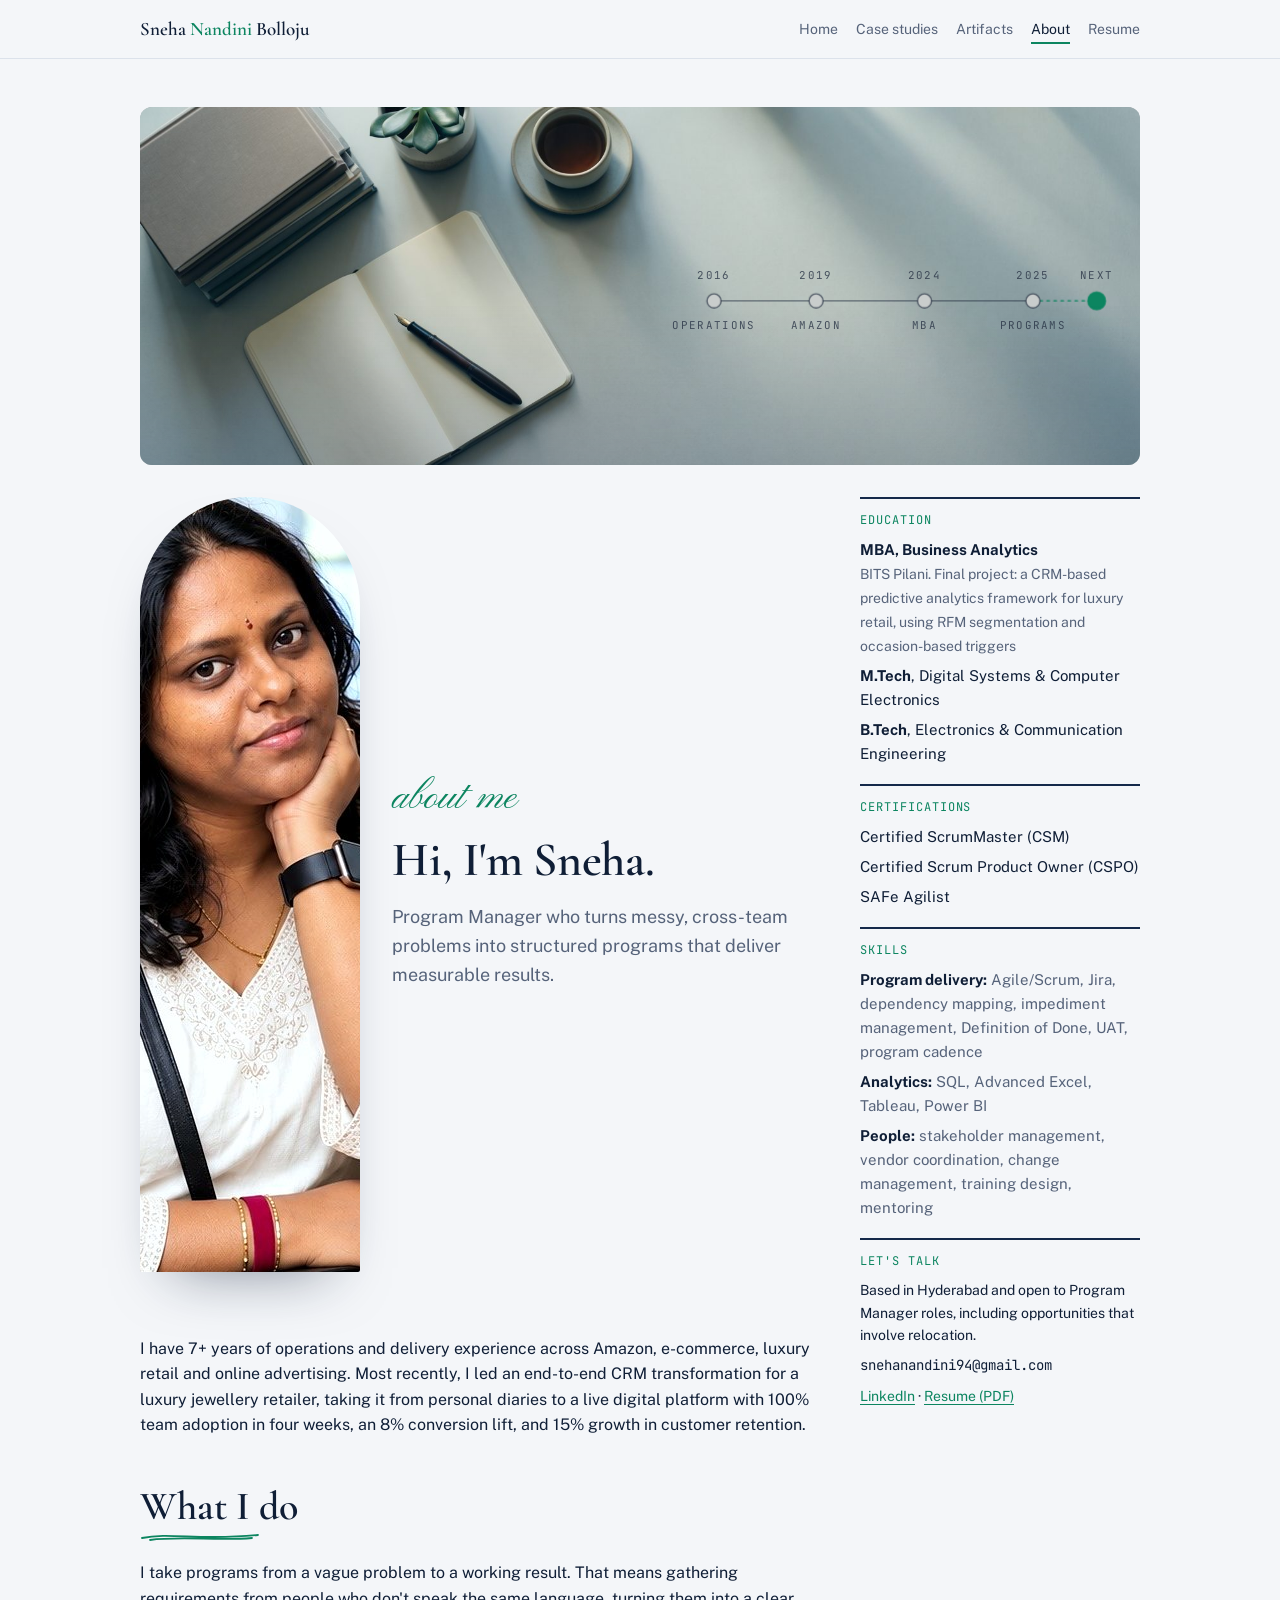
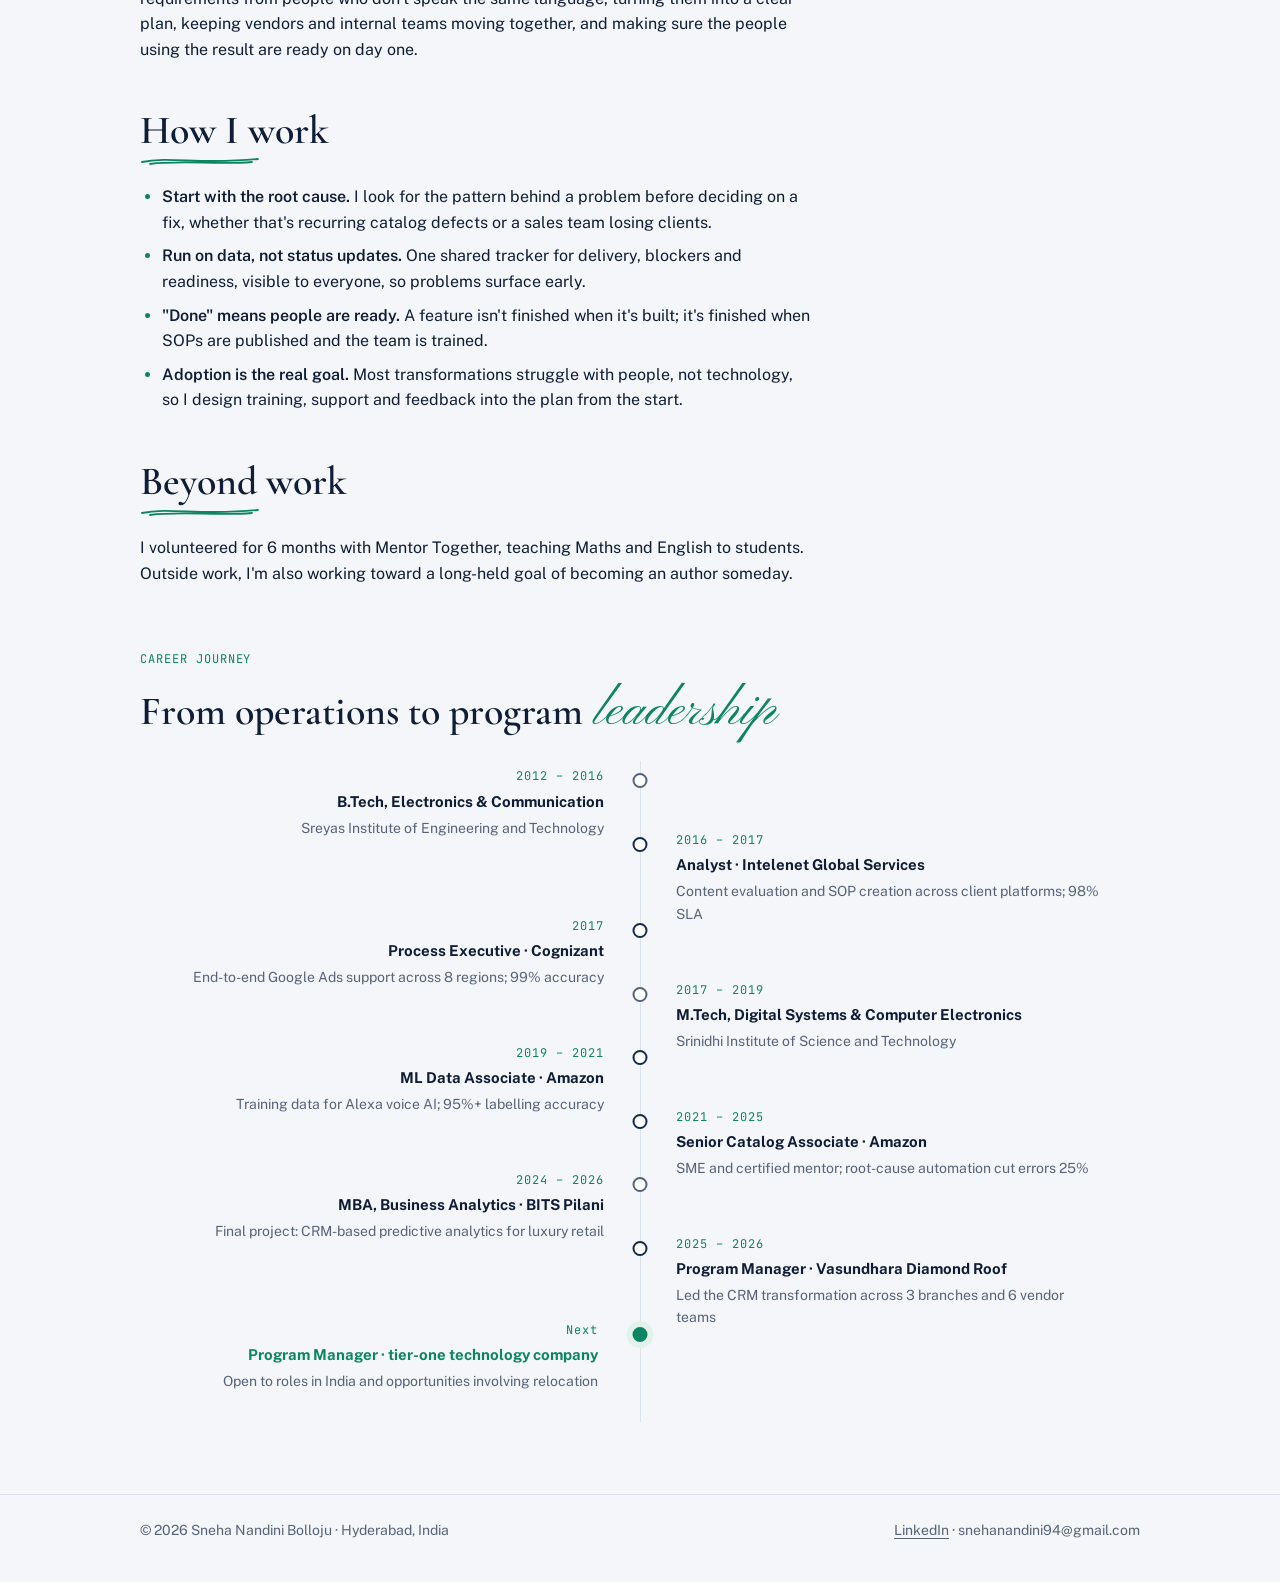
==== about.html @ 3ee00870 "Add files via upload" ====
<!doctype html>
<html lang="en">
<head>
<meta charset="utf-8">
<meta name="viewport" content="width=device-width, initial-scale=1, viewport-fit=cover">
<title>About | Sneha Nandini Bolloju</title>
<meta name="description" content="Background, way of working, skills and certifications of Program Manager Sneha Nandini Bolloju.">
<meta property="og:title" content="About | Sneha Nandini Bolloju">
<meta property="og:description" content="Background, way of working, skills and certifications of Program Manager Sneha Nandini Bolloju.">
<meta name="theme-color" content="#14294B">
<link rel="icon" href="favicon.svg" type="image/svg+xml">
<link rel="stylesheet" href="fonts.css">
<link rel="stylesheet" href="site.css">
</head>
<body>
<script>document.documentElement.classList.add("js")</script>
<nav class="site-nav" aria-label="Main"><div class="container"><a class="brand" href="index.html">Sneha <span>Nandini</span> Bolloju</a><div class="nav-links"><a href="index.html">Home</a><a href="index.html#work">Case studies</a><a href="artifacts.html">Artifacts</a><a href="about.html" aria-current="page">About</a><a href="Sneha_Nandini_Bolloju_Resume.pdf" target="_blank" rel="noopener">Resume</a></div></div></nav>
<main>
<div class="container">
  
  <!--banner--><figure class="banner cs-banner" aria-hidden="true"><img src="banner-about.jpg" alt="" width="1568" height="672"><svg viewBox="0 0 1568 672" preserveAspectRatio="xMidYMid slice"><defs><marker id="ah" viewBox="0 0 10 10" refX="8" refY="5" markerWidth="7" markerHeight="7" orient="auto-start-reverse"><path d="M0 0L10 5L0 10z" fill="#263142" fill-opacity=".62"/></marker></defs><line class="ln" x1="900" y1="360" x2="1400" y2="360"/><line class="ln dash accent" x1="1400" y1="360" x2="1490" y2="360"/><circle class="node" cx="900" cy="360" r="11"/><circle class="node" cx="1060" cy="360" r="11"/><circle class="node" cx="1230" cy="360" r="11"/><circle class="node" cx="1400" cy="360" r="11"/><circle class="node" cx="1500" cy="360" r="14" style="fill:#0C8560;stroke:#0C8560"/><text class="lbl" x="900" y="326" text-anchor="middle">2016</text><text class="lbl" x="1060" y="326" text-anchor="middle">2019</text><text class="lbl" x="1230" y="326" text-anchor="middle">2024</text><text class="lbl" x="1400" y="326" text-anchor="middle">2025</text><text class="lbl" x="1500" y="326" text-anchor="middle">NEXT</text><text class="lbl" x="900" y="404" text-anchor="middle">OPERATIONS</text><text class="lbl" x="1060" y="404" text-anchor="middle">AMAZON</text><text class="lbl" x="1230" y="404" text-anchor="middle">MBA</text><text class="lbl" x="1400" y="404" text-anchor="middle">PROGRAMS</text></svg></figure><!--/banner-->
  <div class="about-grid" style="margin-top:40px">
    <div class="stack">
      <header class="about-hero">
        <img class="arch" src="sneha.jpg" alt="Sneha Nandini Bolloju" width="620" height="775">
        <div class="cs-head">
          <span class="hellosm">about me</span>
          <h1>Hi, I'm Sneha.</h1>
          <p class="lede">Program Manager who turns messy, cross-team problems into structured programs that deliver measurable results.</p>
        </div>
      </header>

      <div class="prose">
        <p>I have 7+ years of operations and delivery experience across Amazon, e-commerce, luxury retail and online advertising. Most recently, I led an end-to-end CRM transformation for a luxury jewellery retailer, taking it from personal diaries to a live digital platform with 100% team adoption in four weeks, an 8% conversion lift, and 15% growth in customer retention.</p>

        <h2>What I do</h2>
        <p>I take programs from a vague problem to a working result. That means gathering requirements from people who don't speak the same language, turning them into a clear plan, keeping vendors and internal teams moving together, and making sure the people using the result are ready on day one.</p>

        <h2>How I work</h2>
        <ul>
          <li><strong>Start with the root cause.</strong> I look for the pattern behind a problem before deciding on a fix, whether that's recurring catalog defects or a sales team losing clients.</li>
          <li><strong>Run on data, not status updates.</strong> One shared tracker for delivery, blockers and readiness, visible to everyone, so problems surface early.</li>
          <li><strong>"Done" means people are ready.</strong> A feature isn't finished when it's built; it's finished when SOPs are published and the team is trained.</li>
          <li><strong>Adoption is the real goal.</strong> Most transformations struggle with people, not technology, so I design training, support and feedback into the plan from the start.</li>
        </ul>

        <h2>Beyond work</h2>
        <p>I volunteered for 6 months with Mentor Together, teaching Maths and English to students. Outside work, I'm also working toward a long-held goal of becoming an author someday.</p>
      </div>
    </div>

    <aside class="about-side" aria-label="Details">
      <div class="side-block">
        <span class="eyebrow">Education</span>
        <ul>
          <li><strong>MBA, Business Analytics</strong><br><span class="muted small">BITS Pilani. Final project: a CRM-based predictive analytics framework for luxury retail, using RFM segmentation and occasion-based triggers</span></li>
          <li><strong>M.Tech</strong>, Digital Systems &amp; Computer Electronics</li>
          <li><strong>B.Tech</strong>, Electronics &amp; Communication Engineering</li>
        </ul>
      </div>
      <div class="side-block">
        <span class="eyebrow">Certifications</span>
        <ul>
          <li>Certified ScrumMaster (CSM)</li>
          <li>Certified Scrum Product Owner (CSPO)</li>
          <li>SAFe Agilist</li>
        </ul>
      </div>
      <div class="side-block">
        <span class="eyebrow">Skills</span>
        <ul>
          <li><strong>Program delivery:</strong> <span class="muted">Agile/Scrum, Jira, dependency mapping, impediment management, Definition of Done, UAT, program cadence</span></li>
          <li><strong>Analytics:</strong> <span class="muted">SQL, Advanced Excel, Tableau, Power BI</span></li>
          <li><strong>People:</strong> <span class="muted">stakeholder management, vendor coordination, change management, training design, mentoring</span></li>
        </ul>
      </div>
      <div class="side-block">
        <span class="eyebrow">Let's talk</span>
        <p class="small">Based in Hyderabad and open to Program Manager roles, including opportunities that involve relocation.</p>
        <p class="small" style="font-family:var(--mono);user-select:all">snehanandini94@gmail.com</p>
        <p class="small"><a href="https://www.linkedin.com/in/sneha-nandini-bolloju" target="_blank" rel="noopener">LinkedIn</a> · <a href="Sneha_Nandini_Bolloju_Resume.pdf" target="_blank" rel="noopener">Resume (PDF)</a></p>
      </div>
    </aside>
  </div>

  <section class="block reveal" style="margin-top:64px" aria-labelledby="journey-title">
    <span class="eyebrow">Career journey</span>
    <h2 id="journey-title">From operations to program <span class="script">leadership</span></h2>
    <ol class="journey">
      <li class="edu"><div class="item"><span class="when">2012 – 2016</span><b>B.Tech, Electronics &amp; Communication</b><span>Sreyas Institute of Engineering and Technology</span></div></li>
      <li><div class="item"><span class="when">2016 – 2017</span><b>Analyst · Intelenet Global Services</b><span>Content evaluation and SOP creation across client platforms; 98% SLA</span></div></li>
      <li><div class="item"><span class="when">2017</span><b>Process Executive · Cognizant</b><span>End-to-end Google Ads support across 8 regions; 99% accuracy</span></div></li>
      <li class="edu"><div class="item"><span class="when">2017 – 2019</span><b>M.Tech, Digital Systems &amp; Computer Electronics</b><span>Srinidhi Institute of Science and Technology</span></div></li>
      <li><div class="item"><span class="when">2019 – 2021</span><b>ML Data Associate · Amazon</b><span>Training data for Alexa voice AI; 95%+ labelling accuracy</span></div></li>
      <li><div class="item"><span class="when">2021 – 2025</span><b>Senior Catalog Associate · Amazon</b><span>SME and certified mentor; root-cause automation cut errors 25%</span></div></li>
      <li class="edu"><div class="item"><span class="when">2024 – 2026</span><b>MBA, Business Analytics · BITS Pilani</b><span>Final project: CRM-based predictive analytics for luxury retail</span></div></li>
      <li><div class="item"><span class="when">2025 – 2026</span><b>Program Manager · Vasundhara Diamond Roof</b><span>Led the CRM transformation across 3 branches and 6 vendor teams</span></div></li>
      <li class="next"><div class="item"><span class="when">Next</span><b>Program Manager · tier-one technology company</b><span>Open to roles in India and opportunities involving relocation</span></div></li>
    </ol>
  </section>
</div>
</main>
<script>
(function(){var els=[].slice.call(document.querySelectorAll('.reveal'));if(!('IntersectionObserver' in window)){els.forEach(function(e){e.classList.add('in')});return;}
var io=new IntersectionObserver(function(es){es.forEach(function(e){if(e.isIntersecting){e.target.classList.add('in');io.unobserve(e.target);}})},{rootMargin:'0px 0px -8% 0px'});
els.forEach(function(e){if(e.getBoundingClientRect().top<innerHeight){e.classList.add('in')}else{io.observe(e)}});})();
</script>
<footer class="site-footer"><div class="container">
<span>© 2026 Sneha Nandini Bolloju · Hyderabad, India</span>
<span><a href="https://www.linkedin.com/in/sneha-nandini-bolloju" target="_blank" rel="noopener">LinkedIn</a> · snehanandini94@gmail.com</span>
</div></footer>
</body>
</html>
---- fonts.css ----
@font-face{font-family:'Cormorant Garamond';font-style:normal;font-weight:500;font-display:swap;src:url(cormorant-garamond-latin-500-normal.woff2) format('woff2');}
@font-face{font-family:'Cormorant Garamond';font-style:normal;font-weight:600;font-display:swap;src:url(cormorant-garamond-latin-600-normal.woff2) format('woff2');}
@font-face{font-family:'Cormorant Garamond';font-style:normal;font-weight:700;font-display:swap;src:url(cormorant-garamond-latin-700-normal.woff2) format('woff2');}
@font-face{font-family:'Cormorant Garamond';font-style:italic;font-weight:500;font-display:swap;src:url(cormorant-garamond-latin-500-italic.woff2) format('woff2');}
@font-face{font-family:'Pinyon Script';font-style:normal;font-weight:400;font-display:swap;src:url(pinyon-script-latin-400-normal.woff2) format('woff2');}
@font-face{font-family:'Caveat';font-style:normal;font-weight:500;font-display:swap;src:url(caveat-latin-500-normal.woff2) format('woff2');}
@font-face{font-family:'Caveat';font-style:normal;font-weight:600;font-display:swap;src:url(caveat-latin-600-normal.woff2) format('woff2');}
@font-face{font-family:'Oswald';font-style:normal;font-weight:500;font-display:swap;src:url(oswald-latin-500-normal.woff2) format('woff2');}
@font-face{font-family:'Oswald';font-style:normal;font-weight:600;font-display:swap;src:url(oswald-latin-600-normal.woff2) format('woff2');}
@font-face{font-family:'Public Sans';font-style:normal;font-weight:400;font-display:swap;src:url(public-sans-latin-400-normal.woff2) format('woff2');}
@font-face{font-family:'Public Sans';font-style:normal;font-weight:500;font-display:swap;src:url(public-sans-latin-500-normal.woff2) format('woff2');}
@font-face{font-family:'Public Sans';font-style:normal;font-weight:600;font-display:swap;src:url(public-sans-latin-600-normal.woff2) format('woff2');}
@font-face{font-family:'Public Sans';font-style:normal;font-weight:700;font-display:swap;src:url(public-sans-latin-700-normal.woff2) format('woff2');}
@font-face{font-family:'JetBrains Mono';font-style:normal;font-weight:400;font-display:swap;src:url(jetbrains-mono-latin-400-normal.woff2) format('woff2');}
@font-face{font-family:'JetBrains Mono';font-style:normal;font-weight:500;font-display:swap;src:url(jetbrains-mono-latin-500-normal.woff2) format('woff2');}
---- site.css ----
/* Layout: a single reading column (~720px) for case studies, a wider 1040px frame for the homepage grids */
:root {
  --bg: #F4F6F9;
  --surface: #FFFFFF;
  --ink: #0F1E36;
  --muted: #56637A;
  --line: #DCE2EB;
  --navy: #14294B;
  --navy-soft: #E6ECF5;
  --emerald: #0C8560;
  --emerald-soft: #E1F2EA;
  --on-navy: #FFFFFF;
  --display: "Spectral", Georgia, "Times New Roman", serif;
  --body: "Public Sans", system-ui, -apple-system, "Segoe UI", sans-serif;
  --mono: "JetBrains Mono", ui-monospace, "SFMono-Regular", Menlo, monospace;
}
@media (prefers-color-scheme: dark) {
  :root:not([data-theme="light"]) {
    --bg: #0A1322; --surface: #101C31; --ink: #E5EBF4; --muted: #95A3BA; --line: #233353;
    --navy: #2D4C80; --navy-soft: #172947; --emerald: #3CC293; --emerald-soft: #0F3428; --on-navy: #FFFFFF;
    color-scheme: dark;
  }
}
:root[data-theme="dark"] {
  --bg: #0A1322; --surface: #101C31; --ink: #E5EBF4; --muted: #95A3BA; --line: #233353;
  --navy: #2D4C80; --navy-soft: #172947; --emerald: #3CC293; --emerald-soft: #0F3428; --on-navy: #FFFFFF;
  color-scheme: dark;
}
* { box-sizing: border-box; }
html { -webkit-text-size-adjust: 100%; }
body { margin: 0; background: var(--bg); color: var(--ink); font-family: var(--body); font-size: 16px; line-height: 1.6; }
img { max-width: 100%; }
a { color: var(--emerald); text-underline-offset: 3px; }
a:focus-visible, button:focus-visible { outline: 2px solid var(--emerald); outline-offset: 3px; border-radius: 3px; }
p { margin: 0; }

.container { max-width: 1040px; margin: 0 auto; padding-inline: 20px; }
.narrow { max-width: 760px; margin: 0 auto; padding-inline: 20px; }

/* Nav */
.site-nav { position: sticky; top: env(safe-area-inset-top, 0px); z-index: 10; background: var(--bg); border-bottom: 1px solid var(--line); }
.site-nav .container { display: flex; flex-wrap: wrap; align-items: center; justify-content: space-between; gap: 8px 20px; padding-block: 14px; }
.brand { font-family: var(--display); font-weight: 600; font-size: 19px; color: var(--ink); text-decoration: none; }
.brand span { color: var(--emerald); }
.nav-links { display: flex; flex-wrap: wrap; gap: 4px 18px; font-size: 14px; }
.nav-links a { color: var(--muted); text-decoration: none; padding-block: 4px; }
.nav-links a:hover, .nav-links a[aria-current="page"] { color: var(--ink); }
.nav-links a[aria-current="page"] { box-shadow: inset 0 -2px 0 var(--emerald); }

/* Type */
.eyebrow { font-family: var(--mono); font-size: 12px; letter-spacing: .08em; text-transform: uppercase; color: var(--emerald); }
h1, h2, h3 { text-wrap: balance; margin: 0; }
h1 { font-family: var(--display); font-weight: 600; font-size: clamp(32px, 5.4vw, 50px); line-height: 1.1; }
h2 { font-family: var(--display); font-weight: 600; font-size: clamp(24px, 3.4vw, 30px); line-height: 1.2; }
h3 { font-size: 18px; font-weight: 700; line-height: 1.35; }
.lede { font-size: 18px; color: var(--muted); max-width: 62ch; }
.muted { color: var(--muted); }
.small { font-size: 14px; }

main { padding-block: 48px 72px; }
section { scroll-margin-top: 80px; }
.stack { display: grid; gap: 64px; }
article.stack { gap: 40px; }
.block { display: grid; gap: 20px; }

/* Buttons */
.actions { display: flex; flex-wrap: wrap; gap: 12px; }
.btn { display: inline-flex; align-items: center; gap: 8px; padding: 11px 18px; border-radius: 6px; font-weight: 600; font-size: 15px; text-decoration: none; border: 1px solid var(--navy); }
.btn-primary { background: var(--navy); color: var(--on-navy); }
.btn-primary:hover { background: var(--ink); border-color: var(--ink); }
.btn-ghost { color: var(--ink); background: transparent; border-color: var(--line); }
.btn-ghost:hover { border-color: var(--ink); }

/* Home hero */
.hero { display: grid; gap: 22px; padding-block: 16px 8px; }
.hero h1 { max-width: 26ch; font-size: clamp(30px, 4.6vw, 44px); }
.hero .name { font-family: var(--mono); font-size: 13px; letter-spacing: .08em; text-transform: uppercase; color: var(--muted); }
.hero .name b { color: var(--ink); font-weight: 500; }

.figures { display: grid; grid-template-columns: repeat(4, 1fr); border-top: 1px solid var(--line); border-bottom: 1px solid var(--line); }
.figure { padding: 20px 18px 20px 0; display: grid; gap: 4px; align-content: start; }
.figure + .figure { padding-left: 18px; border-left: 1px solid var(--line); }
.figure b { font-family: var(--display); font-size: 34px; font-weight: 600; line-height: 1; font-variant-numeric: tabular-nums; color: var(--ink); }
.figure span { font-size: 14px; color: var(--muted); }

/* Case study cards */
.cards { display: grid; grid-template-columns: repeat(3, 1fr); gap: 18px; }
.card { background: var(--surface); border: 1px solid var(--line); border-radius: 10px; padding: 22px; display: grid; gap: 12px; grid-template-rows: auto auto 1fr auto; text-decoration: none; color: var(--ink); min-width: 0; transition: border-color .15s ease, transform .15s ease; }
.card:hover { border-color: var(--emerald); }
.card .eyebrow { color: var(--muted); }
.card p { font-size: 15px; color: var(--muted); }
.card .stat { display: flex; flex-wrap: wrap; gap: 6px; }
.chip { font-family: var(--mono); font-size: 12px; padding: 3px 8px; border-radius: 4px; background: var(--emerald-soft); color: var(--emerald); white-space: nowrap; }
.card .more { font-size: 14px; font-weight: 600; color: var(--emerald); }
.highlight-row { display: grid; grid-template-columns: 1fr auto; gap: 16px; align-items: center; padding: 18px 22px; border: 1px dashed var(--line); border-radius: 10px; text-decoration: none; color: var(--ink); }
.highlight-row:hover { border-color: var(--emerald); }
.highlight-row p { font-size: 15px; color: var(--muted); }

/* Principles */
.principles { display: grid; grid-template-columns: repeat(2, 1fr); gap: 28px 40px; }
.principle { display: grid; gap: 6px; border-top: 2px solid var(--navy); padding-top: 14px; }
.principle p { color: var(--muted); font-size: 15px; }

/* Artifact list */
.artifact-list { list-style: none; padding: 0; margin: 0; display: grid; grid-template-columns: repeat(auto-fit, minmax(190px, 1fr)); gap: 12px; }
.artifact-list a { display: grid; gap: 4px; padding: 14px 16px; border: 1px solid var(--line); border-radius: 8px; background: var(--surface); text-decoration: none; color: var(--ink); height: 100%; }
.artifact-list a:hover { border-color: var(--emerald); }
.artifact-list .eyebrow { color: var(--muted); }
.artifact-list b { font-size: 15px; }

/* Contact band */
.contact { background: var(--navy); color: var(--on-navy); border-radius: 12px; padding: 32px; display: grid; gap: 14px; }
.contact h2 { color: var(--on-navy); }
.contact p { opacity: .9; max-width: 60ch; }
.contact a { color: var(--on-navy); }
.contact .btn-primary { background: var(--emerald); border-color: var(--emerald); color: #FFFFFF; }
.contact .btn-ghost { color: var(--on-navy); border-color: rgba(255,255,255,.4); }
.contact .addr { font-family: var(--mono); font-size: 14px; user-select: all; }

/* Case study pages */
.cs-head { display: grid; gap: 16px; }
.back { font-size: 14px; text-decoration: none; }
.meta { display: grid; grid-template-columns: max-content 1fr; gap: 6px 16px; font-size: 15px; margin: 0; }
.meta dt { font-family: var(--mono); font-size: 12px; letter-spacing: .06em; text-transform: uppercase; color: var(--muted); padding-top: 3px; }
.meta dd { margin: 0; }
.results { display: grid; grid-template-columns: repeat(auto-fit, minmax(125px, 1fr)); background: var(--surface); border: 1px solid var(--line); border-radius: 10px; }
.result { padding: 16px 18px; display: grid; gap: 4px; align-content: start; border-right: 1px solid var(--line); }
.result:last-child { border-right: 0; }
.result b { font-family: var(--display); font-size: 28px; font-weight: 600; line-height: 1.1; font-variant-numeric: tabular-nums; color: var(--emerald); }
.result span { font-size: 13px; color: var(--muted); }

.prose { display: grid; gap: 18px; }
.prose h2 { margin-top: 28px; }
.prose h3 { margin-top: 10px; }
.prose ul, .prose ol { margin: 0; padding-left: 22px; display: grid; gap: 8px; }
.prose li::marker { color: var(--emerald); }
.prose strong { font-weight: 600; }
.prose blockquote { margin: 0; padding: 14px 18px; border-left: 3px solid var(--emerald); background: var(--emerald-soft); border-radius: 0 6px 6px 0; }
.table-wrap { overflow-x: auto; }
.prose table { border-collapse: collapse; width: 100%; font-size: 15px; }
.prose th { text-align: left; font-family: var(--mono); font-size: 12px; letter-spacing: .05em; text-transform: uppercase; color: var(--muted); font-weight: 500; padding: 8px 12px 8px 0; border-bottom: 1px solid var(--line); }
.prose td { padding: 10px 12px 10px 0; border-bottom: 1px solid var(--line); vertical-align: top; }
.prose td.num { font-variant-numeric: tabular-nums; white-space: nowrap; }
.lenses { display: grid; grid-template-columns: repeat(3, 1fr); gap: 12px; }
.lens { border: 1px solid var(--line); border-radius: 8px; padding: 14px; background: var(--surface); display: grid; gap: 4px; }
.lens .eyebrow { color: var(--emerald); }
.lens p { font-size: 14px; color: var(--muted); }
.callout { border: 1px solid var(--line); background: var(--surface); border-radius: 10px; padding: 18px 20px; display: grid; gap: 8px; }
.callout .eyebrow { color: var(--muted); }
.next { display: grid; grid-template-columns: 1fr 1fr; gap: 12px; margin-top: 16px; }
.next a { display: grid; gap: 2px; padding: 14px 16px; border: 1px solid var(--line); border-radius: 8px; text-decoration: none; color: var(--ink); background: var(--surface); }
.next a:hover { border-color: var(--emerald); }
.next a .eyebrow { color: var(--muted); }
.next a:last-child { text-align: right; }

/* About */
.about-grid { display: grid; grid-template-columns: 1fr 280px; gap: 48px; align-items: start; }
.about-side { display: grid; gap: 18px; position: sticky; top: 90px; }
.side-block { border-top: 2px solid var(--navy); padding-top: 12px; display: grid; gap: 8px; font-size: 15px; }
.side-block ul { list-style: none; margin: 0; padding: 0; display: grid; gap: 6px; }
.path { list-style: none; padding: 0; margin: 0; display: grid; gap: 0; }
.path li { display: grid; grid-template-columns: 120px 1fr; gap: 16px; padding-block: 14px; border-top: 1px solid var(--line); }
.path .when { font-family: var(--mono); font-size: 13px; color: var(--muted); padding-top: 2px; }

/* Footer */
.site-footer { border-top: 1px solid var(--line); padding-block: 24px 40px; font-size: 14px; color: var(--muted); }
.site-footer .container { display: flex; flex-wrap: wrap; justify-content: space-between; gap: 8px 20px; }
.site-footer a { color: var(--muted); }

@media (max-width: 860px) {
  .cards { grid-template-columns: 1fr; }
  .figures { grid-template-columns: repeat(2, 1fr); }
  .figure:nth-child(3) { padding-left: 0; border-left: 0; }
  .figure:nth-child(n+3) { border-top: 1px solid var(--line); }
  .about-grid { grid-template-columns: 1fr; }
  .about-side { position: static; }
}
@media (max-width: 600px) {
  .principles { grid-template-columns: 1fr; }
  .lenses { grid-template-columns: 1fr; }
  .next { grid-template-columns: 1fr; }
  .next a:last-child { text-align: left; }
  .result { border-right: 0; border-bottom: 1px solid var(--line); }
  .result:last-child { border-bottom: 0; }
  .highlight-row { grid-template-columns: 1fr; }
  .path li { grid-template-columns: 1fr; gap: 2px; }
  .contact { padding: 24px 20px; }
  .meta { grid-template-columns: 1fr; gap: 2px; }
  .meta dd { margin-bottom: 8px; }
}
@media (prefers-reduced-motion: reduce) { * { transition: none !important; } }

/* Page banners: Krea desk photography with hand-drawn line diagrams on top (matches the LinkedIn cover) */
.banner { position: relative; margin: 0; border-radius: 12px; overflow: hidden; aspect-ratio: 1568 / 672; max-width: 100%; background: #A7ADAF; }
.banner img, .banner svg { position: absolute; inset: 0; width: 100%; height: 100%; object-fit: cover; display: block; }
.banner::after { content: ""; position: absolute; inset: 0; background: linear-gradient(180deg, rgba(20,41,75,0) 55%, rgba(20,41,75,.16) 100%); pointer-events: none; }
.banner .ln { fill: none; stroke: #263142; stroke-opacity: .62; stroke-width: 2.2; }
.banner .dash { stroke-dasharray: 4 7; stroke-linecap: round; }
.banner .node { fill: #C9CDCC; stroke: #263142; stroke-opacity: .7; stroke-width: 2.2; }
.banner .bar { fill: #263142; fill-opacity: .42; }
.banner .lbl { font-family: var(--mono); font-size: 15px; letter-spacing: .12em; fill: #263142; fill-opacity: .78; }
.banner .core { font-family: var(--mono); font-size: 22px; font-weight: 500; letter-spacing: .14em; fill: #14294B; }
.banner .accent { stroke: #0C8560; stroke-opacity: .85; }
@media (max-width: 600px) { .banner { border-radius: 8px; } .banner .lbl { font-size: 19px; } }
@media (min-width: 900px) { .banner { aspect-ratio: 1568 / 560; } }
.banner .pill { fill: #E4E7E7; fill-opacity: .72; stroke: #263142; stroke-opacity: .62; stroke-width: 2.2; }
.banner .pill.on { stroke: #0C8560; stroke-opacity: .9; }
.banner .ptxt { font-family: var(--mono); font-size: 16px; letter-spacing: .1em; fill: #14294B; }
.cs-banner { margin-bottom: -8px; }
article .cs-banner { width: min(1000px, calc(100vw - 40px)); justify-self: center; }
.banner .lbl { font-size: 17px; }
.banner .ptxt { font-size: 18px; }

/* ---------- v2: editorial hero, story map, career journey, motion ---------- */
:root { --condensed: "Oswald", "Arial Narrow", "Helvetica Neue", Arial, sans-serif; }
@view-transition { navigation: auto; }

/* Hero: oversized condensed name, desk photo card with an emerald disc behind it */
.hero2 { display: grid; grid-template-columns: 1.05fr 1fr; gap: 48px; align-items: center; padding-block: 8px 0; }
.hero2 .copy { display: grid; gap: 18px; min-width: 0; }
.bigname { font-family: var(--condensed); font-weight: 600; text-transform: uppercase; font-size: clamp(54px, 8.4vw, 104px); line-height: .92; letter-spacing: -.005em; margin: 0; color: var(--ink); }
.bigname span { display: block; }
.role-line { font-family: var(--mono); font-size: 13px; letter-spacing: .14em; text-transform: uppercase; color: var(--emerald); }
.hero2 .lede { font-size: 19px; color: var(--ink); max-width: 34ch; font-family: var(--display); font-weight: 500; line-height: 1.4; }
.hero2 .sub { color: var(--muted); max-width: 52ch; }
.rule { width: 64px; height: 3px; background: var(--emerald); border-radius: 2px; }
.hero-art { position: relative; min-width: 0; padding: 28px 0 28px 28px; }
.hero-art .disc { position: absolute; width: 74%; aspect-ratio: 1; right: -6%; top: 50%; transform: translateY(-50%); border-radius: 50%; background: var(--emerald); opacity: .9; }
.hero-art .banner { aspect-ratio: 1.12 / 1 !important; box-shadow: 0 24px 48px -24px rgba(15,30,54,.45); }
.hero-art .banner img { object-position: 100% 50%; }

/* Story map: requirements -> epics -> stories */
.flow { display: grid; grid-template-columns: repeat(5, 1fr); gap: 0; counter-reset: st; border-top: 1px solid var(--line); }
.flow li { list-style: none; padding: 16px 16px 4px 0; display: grid; gap: 4px; position: relative; }
.flow li::before { counter-increment: st; content: "0" counter(st); font-family: var(--mono); font-size: 12px; color: var(--emerald); }
.flow li::after { content: ""; position: absolute; top: -4px; left: 0; width: 7px; height: 7px; border-radius: 50%; background: var(--emerald); }
.flow b { font-size: 15px; }
.flow span { font-size: 13px; color: var(--muted); }
.storymap { background: var(--surface); border: 1px solid var(--line); border-radius: 12px; padding: 22px; display: grid; gap: 14px; }
.sm-head { display: flex; flex-wrap: wrap; justify-content: space-between; gap: 6px 16px; align-items: baseline; }
.sm-head .tag { font-family: var(--mono); font-size: 11px; letter-spacing: .08em; text-transform: uppercase; color: var(--muted); }
.sm-grid { display: grid; grid-template-columns: repeat(4, minmax(170px, 1fr)); gap: 12px; }
.sm-col { display: grid; gap: 8px; align-content: start; }
.epic { background: var(--navy); color: var(--on-navy); border-radius: 8px; padding: 12px; display: grid; gap: 2px; }
.epic small { font-family: var(--mono); font-size: 10px; letter-spacing: .1em; opacity: .75; }
.epic b { font-size: 14px; line-height: 1.3; }
.story { background: var(--navy-soft); border-radius: 6px; padding: 9px 10px; font-size: 12.5px; line-height: 1.4; color: var(--ink); border-left: 3px solid var(--line); transition: transform .2s ease, border-color .2s ease; }
.story:hover { transform: translateX(3px); border-left-color: var(--emerald); }
.story.hl { border-left-color: var(--emerald); background: var(--emerald-soft); }
.storycard { display: grid; grid-template-columns: 1.2fr 1fr; gap: 20px; border-top: 1px dashed var(--line); padding-top: 16px; }
.storycard .quote { font-family: var(--display); font-size: 19px; line-height: 1.45; }
.storycard .quote em { color: var(--emerald); font-style: normal; font-weight: 600; }
.ac { display: grid; gap: 6px; font-size: 14px; }
.ac .tag { font-family: var(--mono); font-size: 11px; letter-spacing: .08em; text-transform: uppercase; color: var(--muted); }
.ac ul { list-style: none; margin: 0; padding: 0; display: grid; gap: 6px; }
.ac li { display: grid; grid-template-columns: 16px 1fr; gap: 8px; }
.ac li::before { content: ""; width: 12px; height: 12px; margin-top: 4px; border: 1.5px solid var(--emerald); border-radius: 3px; }
.dodline { font-family: var(--mono); font-size: 12px; color: var(--emerald); }

/* Career journey: centred vertical timeline */
.journey { position: relative; display: grid; gap: 0; margin: 8px 0 0; padding: 0; list-style: none; }
.journey::before { content: ""; position: absolute; left: 50%; top: 0; bottom: 0; width: 1px; background: var(--line); }
.journey li { display: grid; grid-template-columns: 1fr 1fr; position: relative; }
.journey .item { padding: 6px 36px 30px; display: grid; gap: 3px; }
.journey li:nth-child(odd) .item { grid-column: 1; text-align: right; }
.journey li:nth-child(even) .item { grid-column: 2; }
.journey li::after { content: ""; position: absolute; left: 50%; top: 12px; width: 11px; height: 11px; transform: translateX(-50%); border-radius: 50%; background: var(--surface); border: 2px solid var(--navy); }
.journey li.edu::after { border-color: var(--muted); }
.journey li.next::after { background: var(--emerald); border-color: var(--emerald); box-shadow: 0 0 0 6px var(--emerald-soft); }
.journey .when { font-family: var(--mono); font-size: 12px; letter-spacing: .08em; color: var(--emerald); }
.journey b { font-size: 15px; }
.journey span { font-size: 14px; color: var(--muted); }
.journey li.next b { color: var(--emerald); }

/* Motion: page fade, reveal on scroll (content stays visible without JS), line draw on banners */
@media (prefers-reduced-motion: no-preference) {
  main { animation: pagein .5s ease both; }
  @keyframes pagein { from { opacity: 0; transform: translateY(8px); } to { opacity: 1; transform: none; } }
  .js .reveal { opacity: 0; transform: translateY(18px); transition: opacity .7s ease, transform .7s ease; }
  .js .reveal.in { opacity: 1; transform: none; }
  .banner svg .ln, .banner svg .pill, .banner svg .node { stroke-dasharray: 1400; stroke-dashoffset: 1400; animation: draw 1.8s .25s ease forwards; }
  .banner svg .dash { stroke-dasharray: 4 7; stroke-dashoffset: 0; animation: fadein 1s .9s ease both; }
  .banner svg text, .banner svg .bar { animation: fadein .8s 1s ease both; }
  @keyframes draw { to { stroke-dashoffset: 0; } }
  @keyframes fadein { from { opacity: 0; } to { opacity: 1; } }
  .banner img { transition: transform 6s ease; }
  .banner:hover img { transform: scale(1.03); }
  .card { transition: border-color .2s ease, transform .2s ease, box-shadow .2s ease; }
  .card:hover { transform: translateY(-4px); box-shadow: 0 18px 32px -22px rgba(15,30,54,.5); }
  .hero-art .disc { animation: discin 1s .1s cubic-bezier(.2,.8,.2,1) both; }
  @keyframes discin { from { transform: translateY(-50%) scale(.6); opacity: 0; } to { transform: translateY(-50%) scale(1); opacity: .9; } }
}

@media (max-width: 860px) {
  .hero2 { grid-template-columns: 1fr; gap: 28px; }
  .hero-art { padding: 16px 0 16px 16px; }
  .flow { grid-template-columns: 1fr 1fr; row-gap: 8px; }
  .sm-grid { grid-template-columns: repeat(2, minmax(0, 1fr)); }
  .storycard { grid-template-columns: 1fr; }
}
@media (max-width: 600px) {
  .flow { grid-template-columns: 1fr; }
  .sm-grid { grid-template-columns: 1fr; }
  .journey::before { left: 6px; }
  .journey li { grid-template-columns: 1fr; }
  .journey li .item, .journey li:nth-child(odd) .item, .journey li:nth-child(even) .item { grid-column: 1; text-align: left; padding: 4px 0 24px 30px; }
  .journey li::after { left: 6px; }
}
.hero-art { padding: 28px 44px 28px 0; }
.hero-art .disc { right: 0; width: 70%; }
.hero-art .banner { aspect-ratio: 1.25 / 1 !important; }
@media (min-width: 601px) { .journey li + li { margin-top: -44px; } }
@media (max-width: 860px) { .hero-art { padding: 16px 28px 16px 0; } }

/* ---------- v3: script + handwritten accents, portrait, sketch flowcharts ---------- */
:root { --display: "Cormorant Garamond", "Spectral", Georgia, serif; --script: "Pinyon Script", "Snell Roundhand", cursive; --hand: "Caveat", "Segoe Print", cursive; }
h1 { font-weight: 600; letter-spacing: -.005em; }
h2 { font-size: clamp(30px, 4vw, 40px); font-weight: 600; line-height: 1.1; }
.figure b, .result b { font-family: var(--display); font-weight: 700; }
.figure b { font-size: 44px; }
.script { font-family: var(--script); font-weight: 400; color: var(--emerald); font-size: 1.32em; line-height: .7; letter-spacing: 0; padding-inline: .04em; }
.script.light { color: #FFFFFF; font-size: 1.6em; }
.doodle { color: var(--emerald); display: block; overflow: visible; }

/* Hero with arch portrait */
.hero3 { display: grid; grid-template-columns: 1.15fr .85fr; gap: 56px; align-items: center; padding-block: 8px 12px; }
.hero3 .copy { display: grid; gap: 16px; min-width: 0; }
.hello { font-family: var(--script); font-size: clamp(38px, 4.8vw, 56px); color: var(--emerald); line-height: 1; margin-bottom: -10px; }
.hero3 .lede { font-family: var(--display); font-size: clamp(22px, 2.4vw, 27px); line-height: 1.35; font-weight: 500; color: var(--ink); max-width: 30ch; margin-top: 6px; }
.ul { position: relative; white-space: nowrap; }
.ul .underline { position: absolute; left: -2%; bottom: -14px; width: 104%; height: 18px; }
.facts { list-style: none; margin: 4px 0 0; padding: 0; display: flex; flex-wrap: wrap; gap: 8px; }
.facts li { font-size: 13px; padding: 5px 11px; border: 1px solid var(--line); border-radius: 999px; background: var(--surface); color: var(--muted); }
.portrait { position: relative; justify-self: center; width: min(380px, 100%); margin: 24px 24px 24px 0; }
.arch { position: relative; z-index: 1; display: block; width: 100%; aspect-ratio: 4 / 5; object-fit: cover; object-position: 50% 18%; border-radius: 999px 999px 18px 18px; box-shadow: 0 30px 60px -34px rgba(15,30,54,.55); }
.arch-bg { position: absolute; inset: 0; transform: translate(22px, 22px); border-radius: 999px 999px 18px 18px; background: var(--emerald); opacity: .9; }
.spark { position: absolute; z-index: 2; width: 28px; color: var(--emerald); }
.spark.s1 { top: -14px; left: -22px; }
.spark.s2 { top: 42%; right: -44px; width: 20px; }
.note { position: absolute; z-index: 2; left: -150px; bottom: 38px; font-family: var(--hand); font-size: 23px; line-height: 1.05; color: var(--navy); transform: rotate(-5deg); display: grid; gap: 0; }
:root[data-theme="dark"] .note { color: var(--ink); }
@media (prefers-color-scheme: dark) { :root:not([data-theme="light"]) .note { color: var(--ink); } }
.note .curly { width: 96px; margin-left: 70px; margin-top: -4px; transform: rotate(-14deg); }

/* Sketch flowchart: how I work */
.sketchflow { list-style: none; margin: 8px 0 0; padding: 0; display: flex; align-items: flex-start; justify-content: space-between; gap: 6px; }
.sketchflow > li:not(.arw) { flex: 1 1 0; display: grid; justify-items: center; text-align: center; gap: 6px; min-width: 0; }
.sketchflow .ic { width: 92px; height: 92px; border-radius: 50%; background: var(--emerald-soft); display: grid; place-items: center; transition: transform .3s ease; }
.sketchflow li:hover .ic { transform: rotate(-6deg) scale(1.05); }
.sketchflow .ic .icon { width: 56px; height: 56px; color: var(--navy); stroke-width: 2; }
:root[data-theme="dark"] .sketchflow .ic .icon { color: var(--ink); }
@media (prefers-color-scheme: dark) { :root:not([data-theme="light"]) .sketchflow .ic .icon, :root:not([data-theme="light"]) .artifact-list.icons .icon { color: var(--ink); } }
.sketchflow b { font-family: var(--display); font-size: 22px; font-weight: 600; }
.sketchflow span:not(.ic) { font-size: 14px; color: var(--muted); max-width: 18ch; }
.sketchflow .arw { flex: 0 0 64px; padding-top: 34px; }
.sketchflow .arw .harrow { width: 64px; }

/* Picture cards */
.card.thumb { grid-template-rows: auto auto auto 1fr auto; padding: 14px 14px 20px; }
.card .pic { display: block; aspect-ratio: 16 / 9; border-radius: 7px; overflow: hidden; margin-bottom: 4px; background: var(--navy-soft); }
.card .pic img { width: 100%; height: 100%; object-fit: cover; object-position: 12% 50%; transition: transform .6s ease; }
.card:hover .pic img { transform: scale(1.05); }
.card.thumb h3 { font-family: var(--display); font-size: 22px; font-weight: 600; line-height: 1.2; }
.highlight-row { grid-template-columns: 132px 1fr auto; }
.hl-pic { display: block; width: 132px; aspect-ratio: 16 / 10; border-radius: 6px; overflow: hidden; }
.hl-pic img { width: 100%; height: 100%; object-fit: cover; object-position: 20% 40%; }
.artifact-list.icons a { justify-items: start; gap: 8px; padding: 16px; }
.artifact-list.icons .ic .icon { width: 40px; height: 40px; color: var(--navy); stroke-width: 2.2; }
.proc-intro { display: flex; justify-content: space-between; align-items: center; gap: 24px; }
.proc-intro .flowbg { width: 300px; flex: 0 0 auto; opacity: .55; }
.contact h2 { line-height: 1.2; }

/* Case studies + about: hand-drawn underline under section headings */
.prose h2 { padding-bottom: 14px; background: no-repeat left bottom / 120px 12px url("data:image/svg+xml,%3Csvg xmlns='http://www.w3.org/2000/svg' viewBox='0 0 120 12'%3E%3Cpath d='M2 8 C30 2 60 11 118 5 M10 10 C40 6 80 11 112 8' fill='none' stroke='%230C8560' stroke-width='1.8' stroke-linecap='round'/%3E%3C/svg%3E"); }
.prose h3 { font-family: var(--display); font-size: 23px; font-weight: 600; }
.cs-head h1 { font-size: clamp(32px, 4.6vw, 48px); }
.about-hero { display: grid; grid-template-columns: 220px 1fr; gap: 32px; align-items: center; }
.about-hero .arch { width: 220px; }
.about-hero .hellosm { font-family: var(--script); font-size: 40px; color: var(--emerald); line-height: 1; }

@media (prefers-reduced-motion: no-preference) {
  .arch-bg { animation: archin .9s .15s cubic-bezier(.2,.8,.2,1) both; }
  @keyframes archin { from { transform: translate(0,0); opacity: 0; } to { transform: translate(22px,22px); opacity: .9; } }
  .ul .underline path, .note .curly path, .sketchflow .harrow path { stroke-dasharray: 600; stroke-dashoffset: 600; animation: draw 1.6s .6s ease forwards; }
  .spark { animation: twinkle 3.2s ease-in-out infinite; }
  .spark.s2 { animation-delay: 1.1s; }
  @keyframes twinkle { 0%,100% { transform: scale(1) rotate(0); opacity: 1; } 50% { transform: scale(.75) rotate(20deg); opacity: .6; } }
}

@media (max-width: 960px) { .note { left: -60px; bottom: -30px; } }
@media (max-width: 860px) {
  .hero3 { grid-template-columns: 1fr; gap: 24px; }
  .portrait { width: min(300px, 78%); margin: 10px auto 40px; }
  .note { left: auto; right: -40px; bottom: -44px; font-size: 20px; }
  .note .curly { display: none; }
  .sketchflow { flex-direction: column; align-items: stretch; gap: 0; }
  .sketchflow > li:not(.arw) { grid-template-columns: 72px 1fr; justify-items: start; text-align: left; column-gap: 16px; }
  .sketchflow .ic { width: 72px; height: 72px; grid-row: span 2; }
  .sketchflow .ic .icon { width: 44px; height: 44px; }
  .sketchflow span:not(.ic) { max-width: none; }
  .sketchflow .arw { flex: none; padding: 0 0 0 20px; height: 34px; }
  .sketchflow .arw .harrow { width: 34px; transform: rotate(90deg); transform-origin: 17px 14px; }
  .proc-intro .flowbg { display: none; }
  .about-hero { grid-template-columns: 1fr; }
}
@media (max-width: 600px) { .highlight-row { grid-template-columns: 1fr; } .hl-pic { width: 100%; } }
.card.thumb { grid-template-rows: auto auto 1fr auto auto; }
.card.thumb .stat { align-self: start; }
.note { left: -178px; bottom: 6px; }
.note .curly { width: 92px; margin-left: 96px; transform: rotate(-30deg); }
.figure b, .result b, .adopt b, .kpi .v, .num, td.num { font-variant-numeric: lining-nums tabular-nums; }
@media (max-width: 860px) { .portrait { width: min(250px, 66%); } }
article.stack { grid-template-columns: minmax(0, 1fr); }
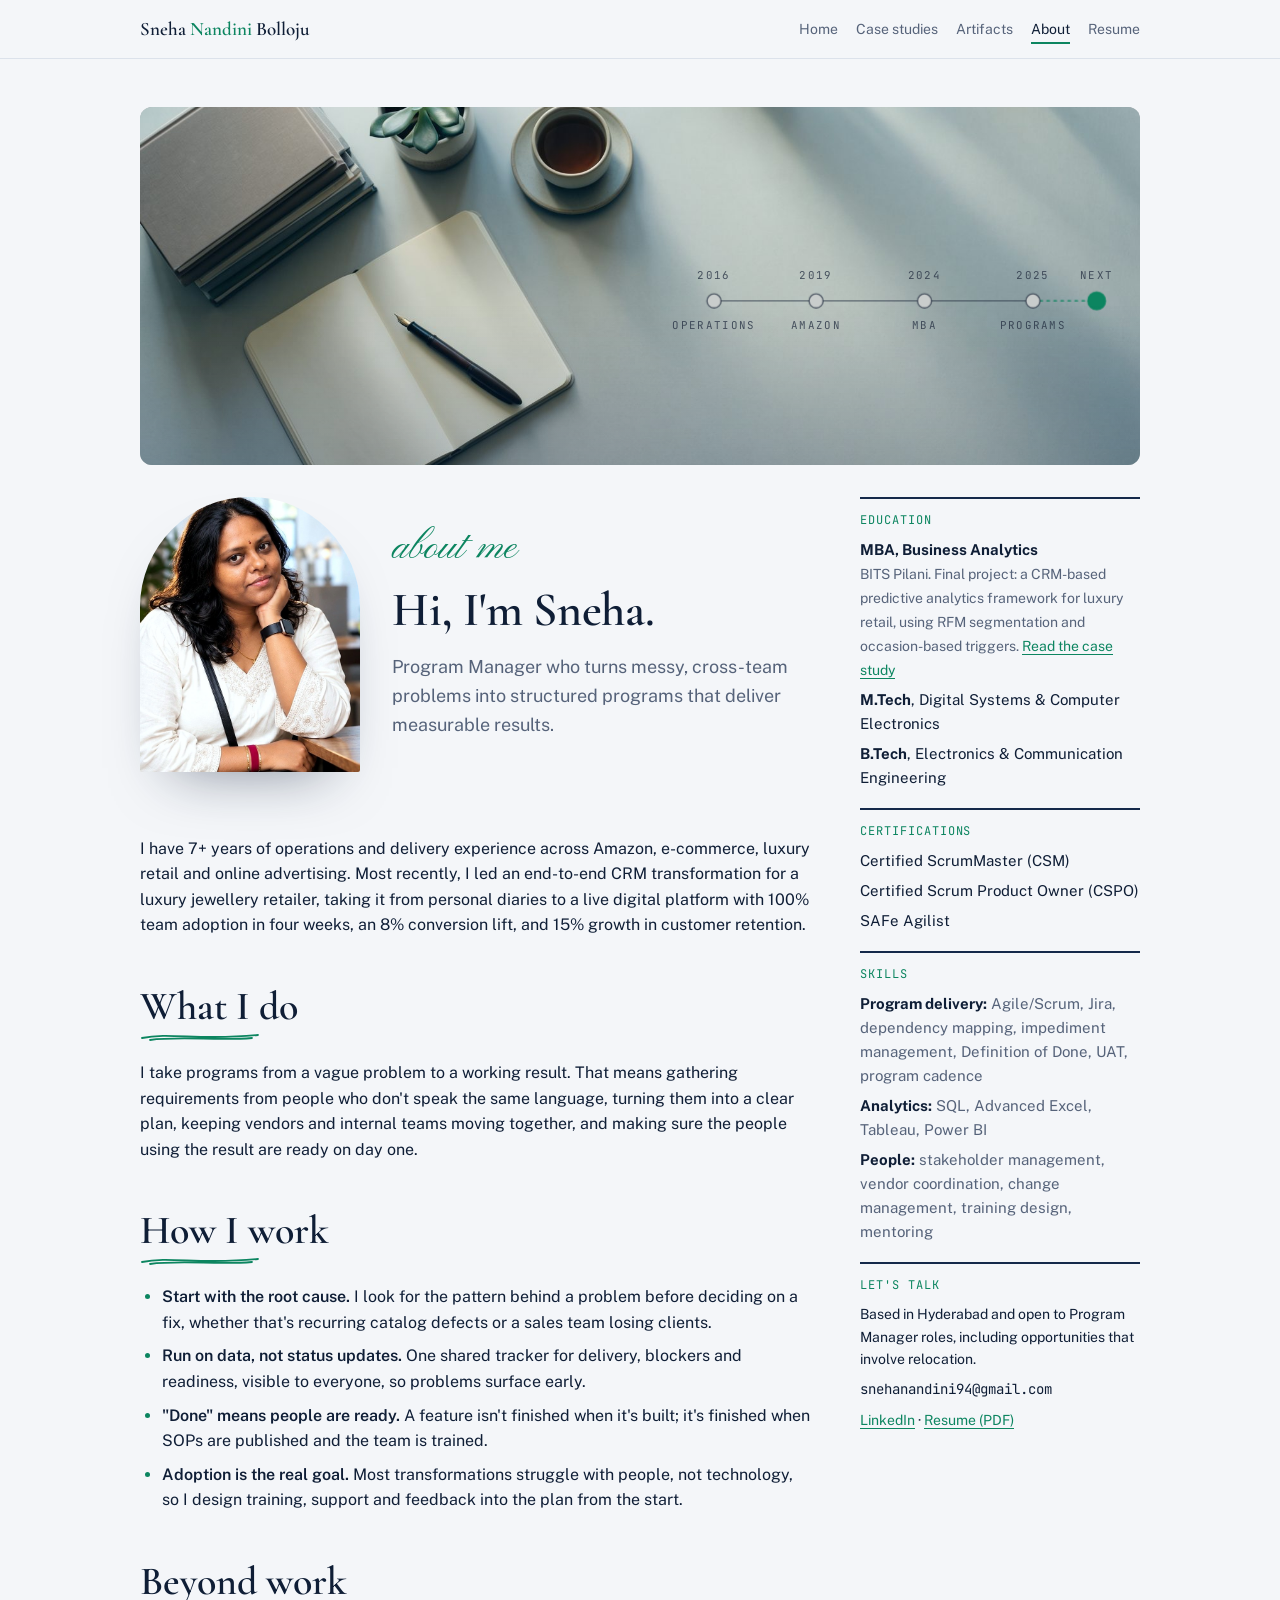
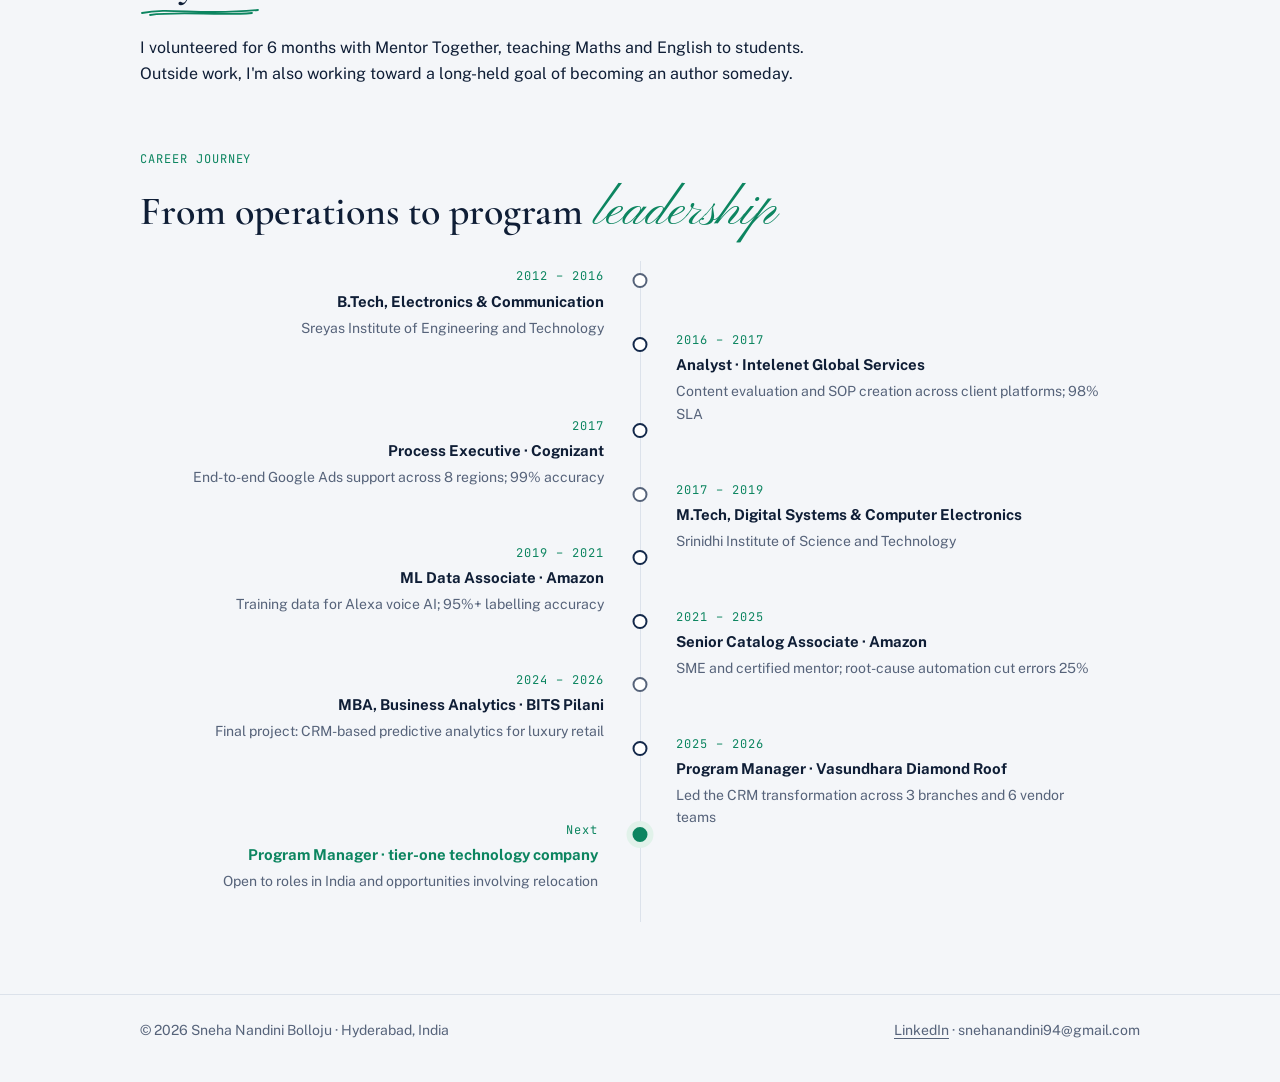
==== commit b9b5cc27: "Add files via upload" ====
--- a/about.html
+++ b/about.html
@@ -7,6 +7,11 @@
 <meta name="description" content="Background, way of working, skills and certifications of Program Manager Sneha Nandini Bolloju.">
 <meta property="og:title" content="About | Sneha Nandini Bolloju">
 <meta property="og:description" content="Background, way of working, skills and certifications of Program Manager Sneha Nandini Bolloju.">
+<meta property="og:type" content="website">
+<meta property="og:site_name" content="Sneha Nandini Bolloju">
+<meta property="og:url" content="https://snehanandini.vercel.app/about.html">
+<meta property="og:image" content="https://snehanandini.vercel.app/banner-about.jpg">
+<meta name="twitter:card" content="summary_large_image">
 <meta name="theme-color" content="#14294B">
 <link rel="icon" href="favicon.svg" type="image/svg+xml">
 <link rel="stylesheet" href="fonts.css">
@@ -53,7 +58,7 @@
       <div class="side-block">
         <span class="eyebrow">Education</span>
         <ul>
-          <li><strong>MBA, Business Analytics</strong><br><span class="muted small">BITS Pilani. Final project: a CRM-based predictive analytics framework for luxury retail, using RFM segmentation and occasion-based triggers</span></li>
+          <li><strong>MBA, Business Analytics</strong><br><span class="muted small">BITS Pilani. Final project: a CRM-based predictive analytics framework for luxury retail, using RFM segmentation and occasion-based triggers. <a href="analytics-framework.html">Read the case study</a></span></li>
           <li><strong>M.Tech</strong>, Digital Systems &amp; Computer Electronics</li>
           <li><strong>B.Tech</strong>, Electronics &amp; Communication Engineering</li>
         </ul>
--- a/site.css
+++ b/site.css
@@ -411,3 +411,29 @@
 .figure b, .result b, .adopt b, .kpi .v, .num, td.num { font-variant-numeric: lining-nums tabular-nums; }
 @media (max-width: 860px) { .portrait { width: min(250px, 66%); } }
 article.stack { grid-template-columns: minmax(0, 1fr); }
+
+/* ---------- mobile hero fixes ---------- */
+/* The width/height attributes on the photo were forcing a tall, cropped box; let the 4:5 ratio decide the height. */
+.arch { height: auto; }
+/* The late desktop .note rule was overriding the mobile one and pushing the note off-screen. */
+@media (max-width: 860px) {
+  .portrait { margin: 10px auto 72px; }
+  .note { left: auto; right: 0; bottom: -62px; font-size: 20px; transform: rotate(-4deg); }
+  .note .curly { display: none; }
+}
+
+/* four case-study cards: 2 x 2 grid */
+.cards.four { grid-template-columns: repeat(2, 1fr); }
+@media (max-width: 860px) { .cards.four { grid-template-columns: 1fr; } }
+
+/* operating-loop diagram (case study 4) */
+.loop { margin: 8px 0 18px; }
+.loop svg { width: 100%; height: auto; display: block; }
+.loop .lbox rect { fill: var(--surface); stroke: var(--line); stroke-width: 1.6; }
+.loop .lbox rect.on { stroke: var(--emerald); }
+.loop .lbig text { font-family: var(--mono); font-size: 16px; letter-spacing: .12em; font-weight: 500; fill: var(--ink); }
+.loop .lsub { font-family: var(--body); font-size: 13.5px; fill: var(--muted); }
+.loop .la { fill: none; stroke: var(--muted); stroke-width: 1.8; }
+.loop .la.dash { stroke: var(--emerald); stroke-dasharray: 4 6; stroke-linecap: round; }
+.loop .lh { fill: var(--muted); }
+@media (max-width: 600px) { .loop .lbig text { font-size: 17px; } .loop .lsub { font-size: 15px; } }
